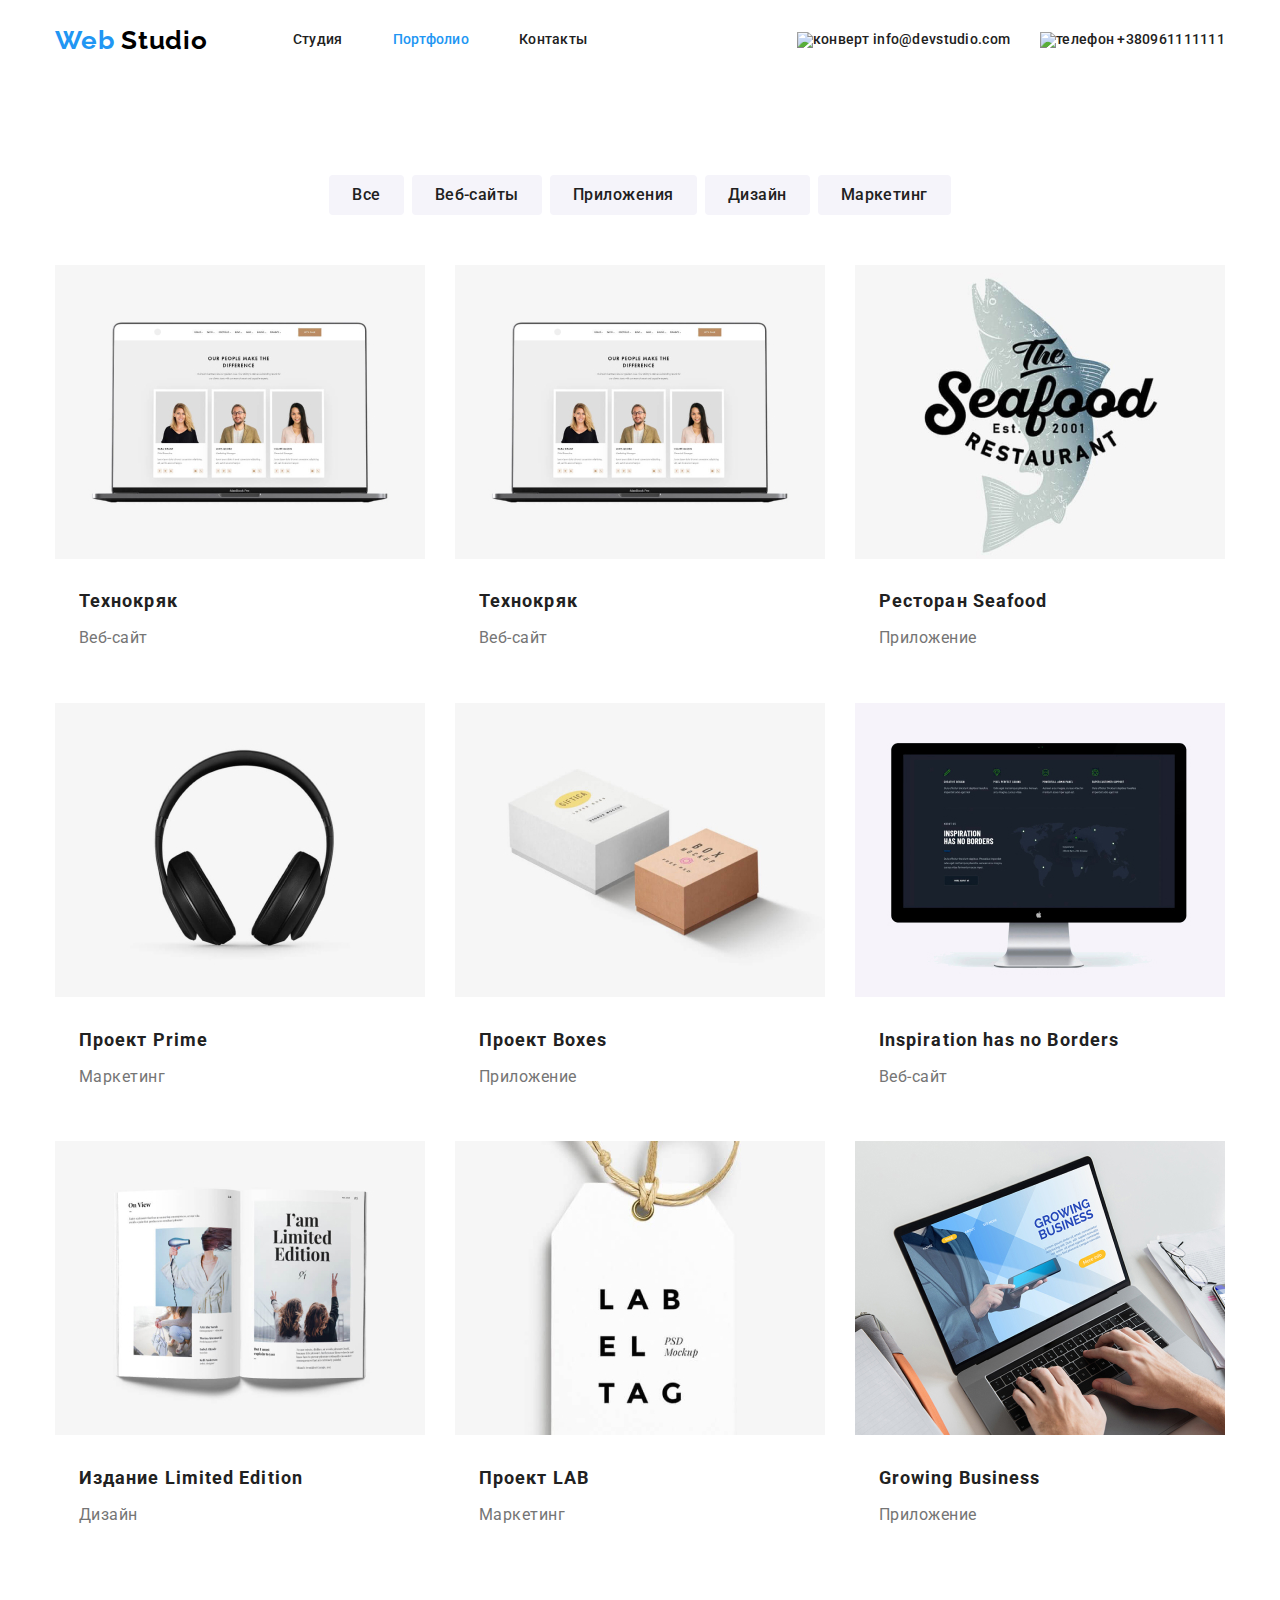
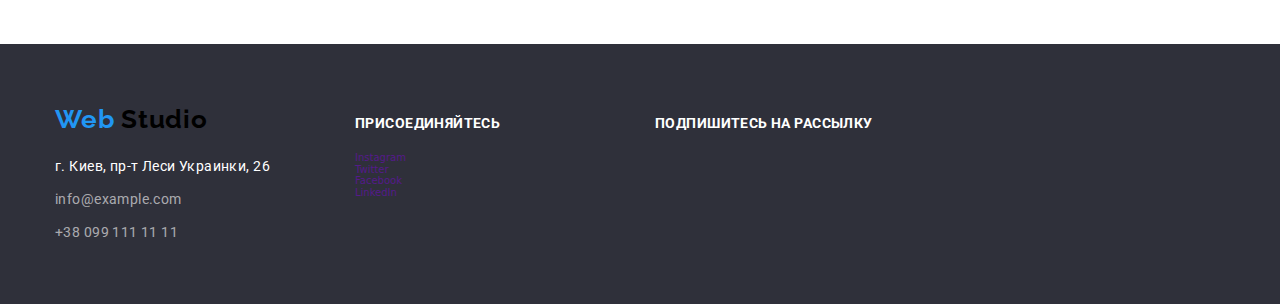
==== portfolio.html @ 8322eebb "Add previous files" ====
<!DOCTYPE html>
<html lang="ru">
	<head>
		<meta charset="UTF-8" />
		<meta name="viewport" content="width=device-width, initial-scale=1.0" />
		<title>Portfolio</title>
		<link
			href="https://fonts.googleapis.com/css2?family=Raleway:wght@700&family=Roboto:wght@400;500;700;900&display=swap"
			rel="stylesheet"
		/>
		<link
			rel="stylesheet"
			href="https://cdnjs.cloudflare.com/ajax/libs/modern-normalize/0.7.0/modern-normalize.min.css"
		/>

		<link rel="stylesheet" href="./css/styles.css" />
	</head>

	<body>
		<!-- шапка сайта -->
		<header>
			<div class="container flexbox">
				<nav class="navigation">
					<a href="./index.html" class="logo" lang="en">
						<span class="logo-specific">Web</span>
						Studio
					</a>

					<ul class="site-nav flexbox">
						<li class="site-nav-item"><a href="./index.html" class="link">Студия</a></li>
						<li class="site-nav-item">
							<a href="./portfolio.html" class="link current" target="_blank" rel="noopener">Портфолио</a>
						</li>
						<li class="site-nav-item"><a href="" class="link" target="_blank" rel="noopener">Контакты</a></li>
					</ul>
				</nav>

				<ul class="contacts flexbox">
					<li class="contacts-item">
						<a href="mailto:info@devstudio.com" class="link">
							<img src="./images/header/envelope.svg" alt="конверт" />
							info@devstudio.com
						</a>
					</li>

					<li class="contacts-item">
						<a href="tel:+380961111111" class="link">
							<img src="./images/header/phone.svg" alt="телефон" />
							+380961111111
						</a>
					</li>
				</ul>
			</div>
		</header>

		<main>
			<section class="container">
				<h1 class="visually-hidden">Портфолио</h1>

				<ul class="button-list flexbox">
					<li class="button-item"><button type="button">Все</button></li>
					<li class="button-item"><button type="button">Веб-сайты</button></li>
					<li class="button-item"><button type="button">Приложения</button></li>
					<li class="button-item"><button type="button">Дизайн</button></li>
					<li class="button-item"><button type="button">Маркетинг</button></li>
				</ul>

				<ul class="projects-list flexbox">
					<li class="project-item">
						<a href="">
							<img src="./images/portfolio/technokryak.jpg" alt="Превью Технокряк" />

							<div class="project-card">
								<h3 class="title">Технокряк</h3>
								<p class="project-type">Веб-сайт</p>
							</div>

							<p class="description" hidden>
								Технокряк это современная площадка распространения коронавируса. Компании используют эту платформу для
								цифрового шпионажа и атак на защищённые сервера конкурентов.
							</p>
						</a>
					</li>

					<li class="project-item">
						<a href="">
							<img src="./images/portfolio/technokryak.jpg" alt="Превью Технокряк" />

							<div class="project-card">
								<h3 class="title">Технокряк</h3>
								<p class="project-type">Веб-сайт</p>
							</div>

							<p class="description" hidden>
								Технокряк это современная площадка распространения коронавируса. Компании используют эту платформу для
								цифрового шпионажа и атак на защищённые сервера конкурентов.
							</p>
						</a>
					</li>

					<li class="project-item">
						<a href="">
							<img src="./images/portfolio/seafood.jpg" alt="Превью Seafood" width="370" />

							<div class="project-card">
								<h3 class="title">Ресторан Seafood</h3>
								<p class="project-type">Приложение</p>
							</div>

							<p class="description" hidden>
								Технокряк это современная площадка распространения коронавируса. Компании используют эту платформу для
								цифрового шпионажа и атак на защищённые сервера конкурентов.
							</p>
						</a>
					</li>

					<li class="project-item">
						<a href="">
							<img src="./images/portfolio/prime.jpg" alt="Превью Prime" width="370" />

							<div class="project-card">
								<h3 class="title">Проект Prime</h3>
								<p class="project-type">Маркетинг</p>
							</div>

							<p class="description" hidden>
								Технокряк это современная площадка распространения коронавируса. Компании используют эту платформу для
								цифрового шпионажа и атак на защищённые сервера конкурентов.
							</p>
						</a>
					</li>

					<li class="project-item">
						<a href="">
							<img src="./images/portfolio/boxes.jpg" alt="Превью Boxes" width="370" />

							<div class="project-card">
								<h3 class="title">Проект Boxes</h3>
								<p class="project-type">Приложение</p>
							</div>

							<p class="description" hidden>
								Технокряк это современная площадка распространения коронавируса. Компании используют эту платформу для
								цифрового шпионажа и атак на защищённые сервера конкурентов.
							</p>
						</a>
					</li>

					<li class="project-item">
						<a href="">
							<img src="./images/portfolio/inspiration.jpg" alt="Превью Inspiration" width="370" />

							<div class="project-card">
								<h3 class="title">Inspiration has no Borders</h3>
								<p class="project-type">Веб-сайт</p>
							</div>

							<p class="description" hidden>
								Технокряк это современная площадка распространения коронавируса. Компании используют эту платформу для
								цифрового шпионажа и атак на защищённые сервера конкурентов.
							</p>
						</a>
					</li>

					<li class="project-item">
						<a href="">
							<img src="./images/portfolio/edition.jpg" alt="Превью Limited Edition" width="370" />

							<div class="project-card">
								<h3 class="title">Издание Limited Edition</h3>
								<p class="project-type">Дизайн</p>
							</div>

							<p class="description" hidden>
								Технокряк это современная площадка распространения коронавируса. Компании используют эту платформу для
								цифрового шпионажа и атак на защищённые сервера конкурентов.
							</p>
						</a>
					</li>

					<li class="project-item">
						<a href="">
							<img src="./images/portfolio/lab.jpg" alt="Превью LAB" width="370" />

							<div class="project-card">
								<h3 class="title">Проект LAB</h3>
								<p class="project-type">Маркетинг</p>
							</div>

							<p class="description" hidden>
								Технокряк это современная площадка распространения коронавируса. Компании используют эту платформу для
								цифрового шпионажа и атак на защищённые сервера конкурентов.
							</p>
						</a>
					</li>

					<li class="project-item">
						<a href="">
							<img src="./images/portfolio/business.jpg" alt="Превью Growing Business" width="370" />

							<div class="project-card">
								<h3 class="title">Growing Business</h3>
								<p class="project-type">Приложение</p>
							</div>

							<p class="description" hidden>
								Технокряк это современная площадка распространения коронавируса. Компании используют эту платформу для
								цифрового шпионажа и атак на защищённые сервера конкурентов.
							</p>
						</a>
					</li>
				</ul>
			</section>
		</main>

		<!-- футер -->
		<footer>
			<div class="container flexbox">
				<div class="footer-nav">
					<a href="" class="logo">
						<span class="logo-specific">Web</span>
						Studio
					</a>

					<address class="address">
						г. Киев, пр-т Леси Украинки, 26
						<br />
						<span>info@example.com</span>
						<br />
						<span>+38 099 111 11 11</span>
					</address>
				</div>

				<div class="social-networks">
					<b>Присоединяйтесь</b>

					<div class="networks">
						<ul class="social-networks flexbox">
							<!-- Temporarily styles -->
							<li class="social-networks-item">
								<a href="" aria-label="Ссылка на Instagram">Instagram</a>
							</li>

							<li class="social-networks-item">
								<a href="" aria-label="Ссылка на Twitter">Twitter</a>
							</li>

							<li class="social-networks-item">
								<a href="" aria-label="Ссылка на Facebook">Facebook</a>
							</li>

							<li class="social-networks-item">
								<a href="" aria-label="Ссылка на LinkedIn">LinkedIn</a>
							</li>
						</ul>
					</div>
				</div>

				<div class="mailing">
					<b>Подпишитесь на рассылку</b>

					<!-- <a href="" class="button">Подписаться</a> -->
				</div>
			</div>
		</footer>
	</body>
</html>
---- css/styles.css ----
/* цвет основного текста #757575 */
/* дополнительный цвет текста #212121 */
/* дополнительный цвет текста #000000 */
/* дополнительный цвет текста #FFFFFF */
/* акцент кнопки #2196F3 */
/* дополнительный цвет фона #F5F4FA */
/* цвет фона футера #2F303A */

:root {
	--primary-text-color: #757575;
	--secondary-text-color: #000000;
	--tretiary-text-color: #ffffff;
	--title-text-color: #212121;
	--accent-color: #2196f3;
	--primary-bg-color: #ffffff;
	--secondary-bg-color: #f5f4fa;
	--footer-bg-color: #2f303a;
}

body {
	color: var(--primary-text-color);
	background-color: var(--primary-bg-color);
}

ul {
	margin: 0;
	padding: 0;
	list-style: none;
}

.container {
	width: 1200px;
	margin-right: auto;
	margin-left: auto;
	padding-right: 15px;
	padding-left: 15px;

	/* outline: 2px solid tomato; */
}

.flexbox {
	display: flex;
}

.visually-hidden {
	position: absolute !important;
	clip: rect(1px 1px 1px 1px);
	clip: rect(1px, 1px, 1px, 1px);
	padding: 0 !important;
	border: 0 !important;
	height: 1px !important;
	width: 1px !important;
	overflow: hidden;
}

/* General */

.logo-specific,
.site-nav .link:hover,
.site-nav .link:focus,
.site-nav .link.current,
.contacts .link:hover,
.contacts .link:focus,
.social-networks a:hover,
.social-networks a:focus,
.clients-list a:hover,
.clients-list a:focus {
	color: var(--accent-color);
}

.activities-list a,
.social-networks a,
.clients-list {
	text-decoration: none;
}

/* Navigation */
/* links in General */
/* logo-specific in General */

.logo {
	color: #000000;

	font-family: Raleway, sans-serif;
	font-weight: 700;
	font-size: 26px;
	line-height: 1.19;
	letter-spacing: 0.03em;

	text-decoration: none;
}

.site-nav,
.contacts {
	color: var(--title-text-color);

	font-family: Roboto, sans-serif;
	font-weight: 500;
	font-size: 14px;
	line-height: 1.14;
	letter-spacing: 0.02em;
}

.site-nav .link {
	color: var(--title-text-color);

	text-decoration: none;
}

.contacts .link {
	color: inherit;

	text-decoration: none;
}

/* Hero */

.hero {
	text-align: center;
}

.hero-title {
	margin-top: 0;
	margin-bottom: 30px;

	/* temporary bg */
	background-color: #54b61b;

	color: var(--tretiary-text-color);

	font-family: Roboto, sans-serif;
	font-weight: 900;
	font-size: 44px;
	line-height: 1.36;
	letter-spacing: 0.06em;
	text-transform: uppercase;
}

.button {
	display: inline-block;
	padding: 10px 32px;
	min-width: 200px;
	border: 1px solid transparent;

	color: var(--tretiary-text-color);
	background-color: var(--accent-color);

	text-decoration: none;
}

/* Advantages */

.advantages-list .secondary-title {
	color: var(--title-text-color);

	font-family: Roboto, sans-serif;
	font-weight: 700;
	font-size: 14px;
	line-height: 1.14;
	letter-spacing: 0.03em;
	text-transform: uppercase;
}

.advantages-list p {
	font-family: Roboto, sans-serif;
	font-weight: 400;
	font-size: 14px;
	line-height: 1.71;
	letter-spacing: 0.03em;
}

/* Activities */
/* links in General */

.activities .main-title,
.team .main-title,
.clients .main-title {
	color: var(--title-text-color);

	font-family: Roboto, sans-serif;
	font-weight: 700;
	font-size: 36px;
	line-height: 1.17;
	letter-spacing: 0.03em;
}

.activities-list .secondary-title {
	/* temporary bg */
	background-color: #54b61b;

	color: var(--tretiary-text-color);

	font-family: Roboto, sans-serif;
	font-weight: 700;
	font-size: 14px;
	line-height: 1.14;
	letter-spacing: 0.03em;
	text-transform: uppercase;

	text-decoration: none;
}

/* Team */
/* main-title in Activities */
/* social-networks in Activities */
/* links in General */

.team-list .secondary-title {
	color: var(--title-text-color);

	font-family: Roboto, sans-serif;
	font-weight: 500;
	font-size: 16px;
	line-height: 1.19;
	letter-spacing: 0.03em;
}

.team-list p {
	font-family: Roboto, sans-serif;
	font-weight: 400;
	font-size: 16px;
	line-height: 1.19;
	letter-spacing: 0.03em;
}

section.team {
	background-color: var(--secondary-bg-color);
}

/* Clients */
/* main-title in Activities */
/* links in General */
.clients-item > a {
	text-decoration: none;
}

/* Footer */
/* links in General */

.address {
	margin-top: 20px;

	/* temporary bg */
	/* background-color: #54b61b; */

	color: var(--tretiary-text-color);

	font-family: Roboto, sans-serif;
	font-style: normal;
	font-weight: 400;
	font-size: 14px;
	line-height: 1.71;
	letter-spacing: 0.03em;
}

.address span {
	display: inline-block;
	margin-top: 9px;
	color: rgba(255, 255, 255, 0.6);
}

.social-networks b,
.mailing b {
	/* temporary bg */
	/* background-color: #54b61b; */

	color: var(--tretiary-text-color);

	font-family: Roboto, sans-serif;
	font-weight: 700;
	font-size: 14px;
	line-height: 1.14;
	letter-spacing: 0.03em;
	text-transform: uppercase;
}

footer {
	background-color: var(--footer-bg-color);
}

footer > .container {
	padding-top: 60px;
	padding-bottom: 60px;
}

/* Portfolio */

.button-list button {
	padding: 6px 22px;
	border: 1px solid transparent;
	border-radius: 4px;

	background-color: #f5f4fa;

	color: var(--title-text-color);

	font-family: Roboto, sans-serif;
	font-weight: 500;
	font-size: 16px;
	line-height: 1.62;
	letter-spacing: 0.03em;
}

.button-list button:hover,
.button-list button:focus,
.button-list button:active {
	background-color: var(--accent-color);

	color: var(--tretiary-text-color);
}

.projects-list a {
	text-decoration: none;
}

.projects-list .title {
	color: var(--title-text-color);

	font-family: Roboto, sans-serif;
	font-weight: 700;
	font-size: 18px;
	line-height: 2;
	letter-spacing: 0.06em;
}

.project-type {
	color: var(--primary-text-color);

	font-family: Roboto, sans-serif;
	font-weight: 400;
	font-size: 16px;
	line-height: 1.87;
	letter-spacing: 0.03em;
}

.projects-list .description {
	/* temporary bg */
	background-color: #54b61b;

	color: var(--tretiary-text-color);

	font-family: Roboto, sans-serif;
	font-weight: 400;
	font-size: 18px;
	line-height: 1.56;
	letter-spacing: 0.03em;
}

/* MAin positioning */

.navigation {
	display: flex;
	align-items: center;
}

.logo {
	padding-top: 25px;
	padding-right: 85px;
	padding-bottom: 25px;
}

.site-nav-item:not(:last-child) {
	margin-right: 50px;
}

.contacts.flexbox {
	margin-left: auto;
	align-items: center;
}

.contacts-item:first-child {
	margin-right: 30px;
}

.main-title {
	margin-top: 0;
	margin-bottom: 0;
	text-align: center;
}

.secondary-title {
	margin-top: 30px;
	margin-bottom: 0;
}

.advantages > .container {
	padding-top: 94px;
}

.advantages-item {
	width: calc((100% - 30px * 3) / 4);
}

.advantages-item:not(:last-child) {
	margin-right: 30px;
}

.activities > .container,
.team > .container,
.clients > .container,
section.container {
	padding-top: 94px;
	padding-bottom: 94px;
}

.activities-list,
.team-list,
.clients-list {
	margin-top: 50px;
}

.activities-item {
	width: calc((100% - 30px * 2) / 3);
	text-align: center;
}

.activities-item:not(:last-child) {
	margin-right: 30px;
}

.advantages-list p,
.team-list p,
.clients-list p {
	margin-top: 10px;
	margin-bottom: 0;
}

.team-list.flexbox {
	flex-wrap: wrap;
}

.team-list .item {
	width: calc((100% - 30px * 3) / 4);
}

.team-list .item:not(:nth-child(4n)) {
	margin-right: 30px;
}

.team-list .item:not(:nth-child(-n + 4)) {
	margin-top: 30px;
}

.team-member {
	padding-top: 30px;
	padding-right: 32px;
	padding-bottom: 24px;
	padding-left: 32px;
	background-color: var(--primary-bg-color);
}

.team .secondary-title {
	margin: 0;
}

.team-list h3,
.team-list p {
	text-align: center;
}

.team div.networks {
	margin-top: 16px;
}

.social-networks-item:not(:last-child) {
	margin-right: 10px;
}

.social-networks {
	flex-wrap: wrap;
}

.clients-item {
	width: calc((100% - 5 * 30px) / 6);
	text-align: center;
}

.clients-item:not(:last-child) {
	margin-right: 30px;
}

footer div.networks {
	margin-top: 20px;
}

.footer-nav,
footer .social-networks {
	width: calc((100% - 3 * 30px) / 4);
}

.footer-nav {
	margin-right: 30px;
}

.mailing {
	width: calc((100% - 30px) / 2);
	margin-left: auto;
}

footer .container.flexbox {
	align-items: baseline;
}

/* Temporarily styles */
.social-networks-item {
	font-size: x-small;
}

/* Portfolio positioining */

.button-list {
	justify-content: center;
}

.button-item:not(:last-child) {
	margin-right: 8px;
}

.projects-list {
	flex-wrap: wrap;
	margin-top: 50px;
}

.project-item {
	width: calc((100% - 2 * 30px) / 3);
}

.projects-list .project-item:not(:nth-child(3n)) {
	margin-right: 30px;
}

.projects-list .project-item:not(:nth-child(-n + 3)) {
	margin-top: 30px;
}

.project-card {
	padding-top: 20px;
	padding-right: 24px;
	padding-bottom: 20px;
	padding-left: 24px;
}

.project-card .title,
.project-card .project-type {
	margin: 0;
}

.project-card .project-type {
	margin-top: 4px;
}

/* .projects-list .container {
	padding-top: 20px;
	padding-right: 24px;
	padding-bottom: 20px;
	padding-left: 24px;

	background-color: var(--primary-bg-color);
} */
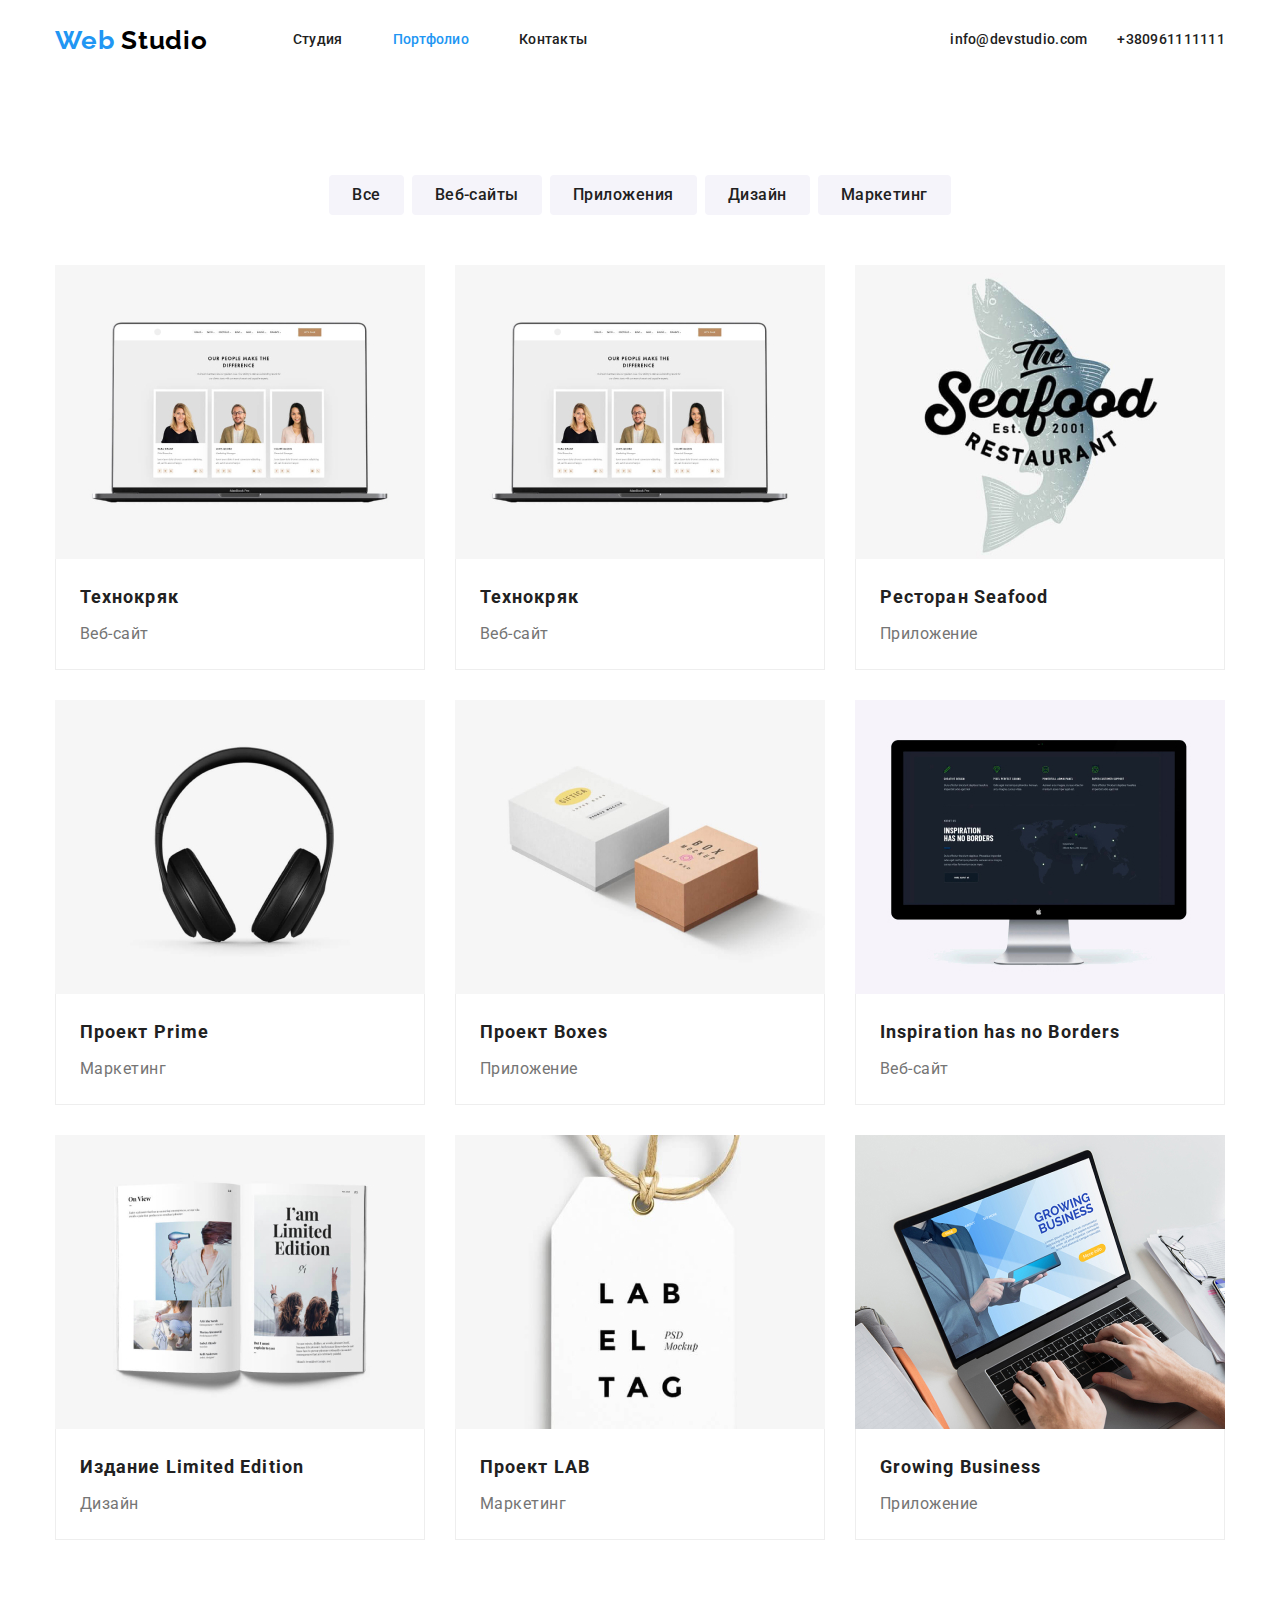
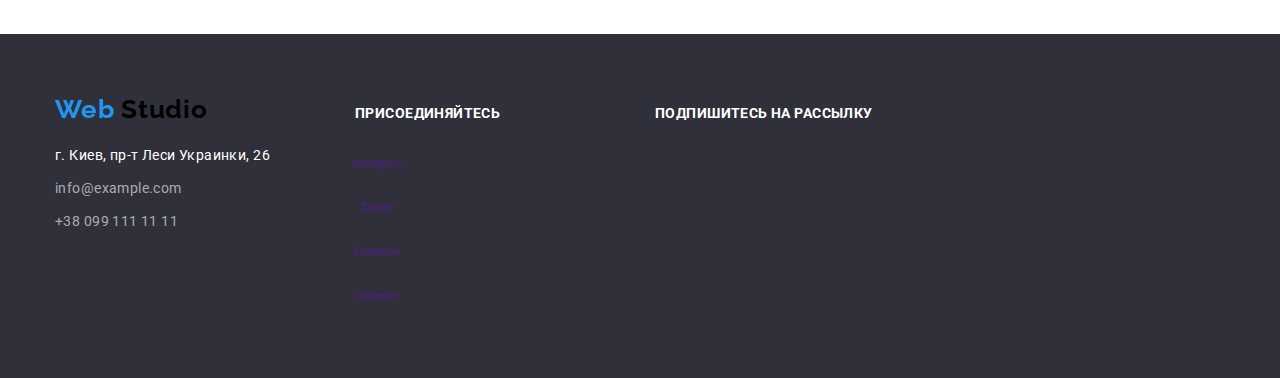
==== commit 6f2d4368: "Add styles" ====
--- a/portfolio.html
+++ b/portfolio.html
@@ -38,14 +38,12 @@
 				<ul class="contacts flexbox">
 					<li class="contacts-item">
 						<a href="mailto:info@devstudio.com" class="link">
-							<img src="./images/header/envelope.svg" alt="конверт" />
 							info@devstudio.com
 						</a>
 					</li>
 
 					<li class="contacts-item">
 						<a href="tel:+380961111111" class="link">
-							<img src="./images/header/phone.svg" alt="телефон" />
 							+380961111111
 						</a>
 					</li>
--- a/css/styles.css
+++ b/css/styles.css
@@ -1,10 +1,54 @@
-/* цвет основного текста #757575 */
-/* дополнительный цвет текста #212121 */
-/* дополнительный цвет текста #000000 */
-/* дополнительный цвет текста #FFFFFF */
-/* акцент кнопки #2196F3 */
-/* дополнительный цвет фона #F5F4FA */
-/* цвет фона футера #2F303A */
+/* <svg class="icon">
+  <use xlink:href="#client-6"></use>
+</svg>
+<svg class="icon">
+  <use xlink:href="#client-5"></use>
+</svg>
+<svg class="icon">
+  <use xlink:href="#client-4"></use>
+</svg>
+<svg class="icon">
+  <use xlink:href="#client-3"></use>
+</svg>
+<svg class="icon">
+  <use xlink:href="#client-2"></use>
+</svg>
+<svg class="icon">
+  <use xlink:href="#client-1"></use>
+</svg>
+<svg class="icon">
+  <use xlink:href="#astronaut"></use>
+</svg>
+<svg class="icon">
+  <use xlink:href="#graphic"></use>
+</svg>
+<svg class="icon">
+  <use xlink:href="#vector"></use>
+</svg>
+<svg class="icon">
+  <use xlink:href="#antenna"></use>
+</svg>
+<svg class="icon">
+  <use xlink:href="#envelope"></use>
+</svg>
+<svg class="icon">
+  <use xlink:href="#linkedin"></use>
+</svg>
+<svg class="icon">
+  <use xlink:href="#facebook"></use>
+</svg>
+<svg class="icon">
+  <use xlink:href="#twitter"></use>
+</svg>
+<svg class="icon">
+  <use xlink:href="#instagram"></use>
+</svg>
+<svg class="icon">
+  <use xlink:href="#phone"></use>
+</svg> */
+
+
+
 
 :root {
 	--primary-text-color: #757575;
@@ -51,6 +95,12 @@
 	height: 1px !important;
 	width: 1px !important;
 	overflow: hidden;
+}
+
+img{
+	display: block;
+	max-width: 100%;
+	height: auto;
 }
 
 /* General */
@@ -113,10 +163,37 @@
 	text-decoration: none;
 }
 
+/* .link.mail:before{
+	content: "";
+	background-image: url(/images/sprite.svg#envelope);
+} */
+
+.contacts-item-icon{
+	vertical-align: middle;
+	margin-right: 10px;
+}
+
+.contacts-item .link:hover .contacts-item-icon{
+	fill: var(--accent-color);
+}
+
 /* Hero */
 
 .hero {
 	text-align: center;
+}
+
+.banner{
+	background-image: linear-gradient(rgba(47, 48, 58, 0.8), rgba(47, 48, 58, 0.8)) , url(/images/hero.jpg);
+	background-repeat: no-repeat;
+	width: 1600px;
+	min-height: 600px;
+	margin-left: auto;
+	margin-right: auto;
+	padding-top: 200px;
+	padding-right: 452px;
+	padding-bottom: 215px;
+	padding-left: 452px;
 }
 
 .hero-title {
@@ -124,7 +201,7 @@
 	margin-bottom: 30px;
 
 	/* temporary bg */
-	background-color: #54b61b;
+	/* background-color: #54b61b; */
 
 	color: var(--tretiary-text-color);
 
@@ -225,6 +302,34 @@
 
 section.team {
 	background-color: var(--secondary-bg-color);
+}
+
+.team-list .team-member{
+	border-radius: 0px 0px 4px 4px;
+}
+
+.team-list > .item{
+	box-shadow: 0px 1px 3px rgba(0, 0, 0, 0.12), 0px 1px 1px rgba(0, 0, 0, 0.14), 0px 2px 1px rgba(0, 0, 0, 0.2);
+}
+
+.social-networks-item > a{
+	display: inline-flex;
+	justify-content: center;
+	align-items: center;
+
+	width: 44px;
+	height: 44px;
+	border-radius: 50%;
+}
+
+.social-networks-item > a:hover,
+.social-networks-item > a:focus{
+	background-color: var(--accent-color);
+}
+
+.social-networks-item > a:hover .social-icon,
+.social-networks-item > a:focus .social-icon{
+	fill: var(--primary-bg-color);
 }
 
 /* Clients */
@@ -523,6 +628,7 @@
 
 .project-item {
 	width: calc((100% - 2 * 30px) / 3);
+	/* border: 1px solid #EEEEEE; */
 }
 
 .projects-list .project-item:not(:nth-child(3n)) {
@@ -538,6 +644,10 @@
 	padding-right: 24px;
 	padding-bottom: 20px;
 	padding-left: 24px;
+
+	
+	border: 1px solid #EEEEEE;
+	border-top: none;
 }
 
 .project-card .title,
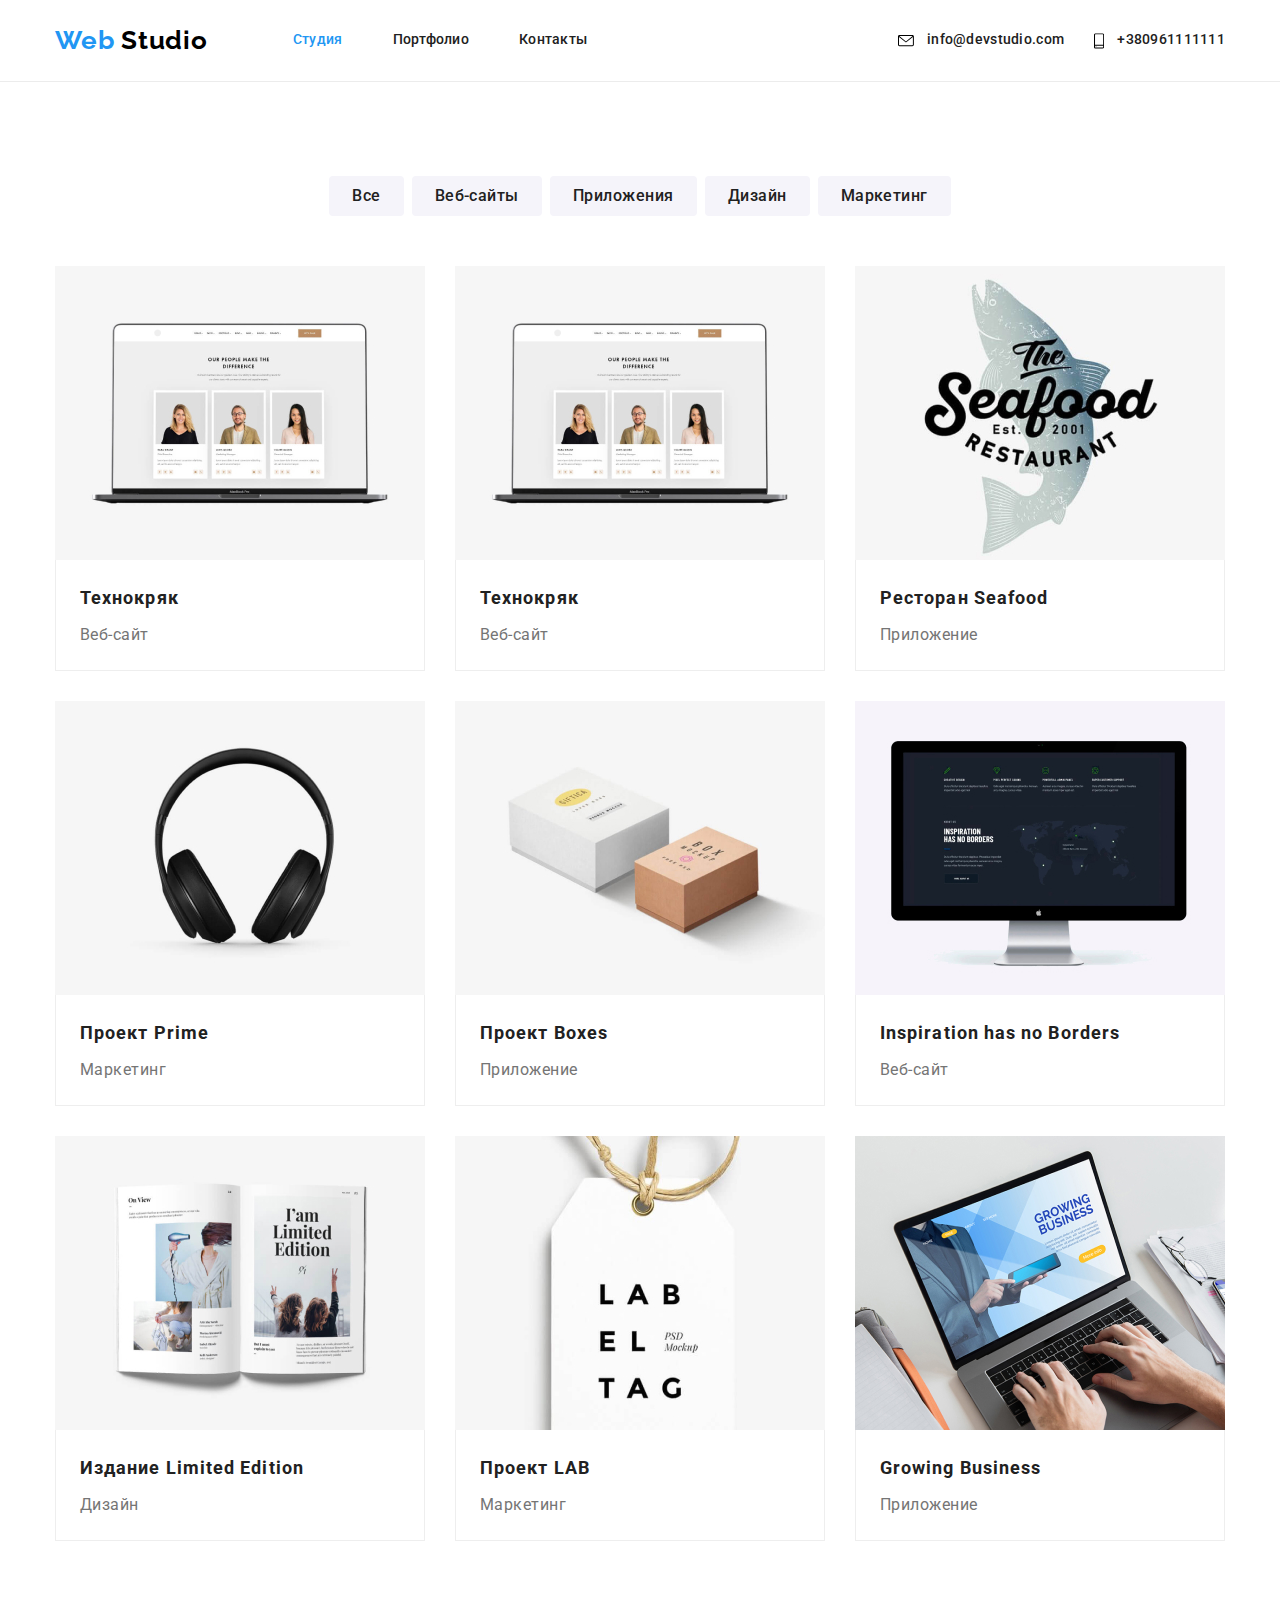
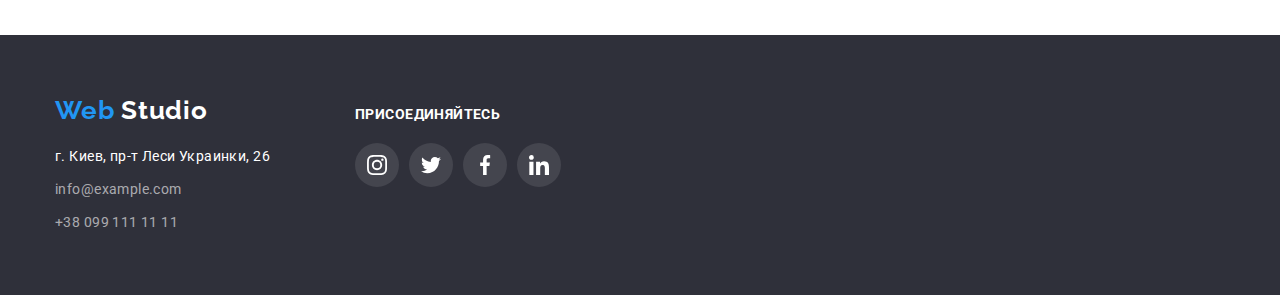
==== commit 3a8540e0: "Add decoration" ====
--- a/portfolio.html
+++ b/portfolio.html
@@ -27,9 +27,9 @@
 					</a>
 
 					<ul class="site-nav flexbox">
-						<li class="site-nav-item"><a href="./index.html" class="link">Студия</a></li>
+						<li class="site-nav-item"><a href="./index.html" class="link current">Студия</a></li>
 						<li class="site-nav-item">
-							<a href="./portfolio.html" class="link current" target="_blank" rel="noopener">Портфолио</a>
+							<a href="./portfolio.html" class="link" target="_blank" rel="noopener">Портфолио</a>
 						</li>
 						<li class="site-nav-item"><a href="" class="link" target="_blank" rel="noopener">Контакты</a></li>
 					</ul>
@@ -37,13 +37,19 @@
 
 				<ul class="contacts flexbox">
 					<li class="contacts-item">
-						<a href="mailto:info@devstudio.com" class="link">
+						<a href="mailto:info@devstudio.com" class="link mail">
+							<svg class="contacts-item-icon" width="16" height="12">
+								<use href="./sprite.svg#icon-envelope"></use>
+							</svg>
 							info@devstudio.com
 						</a>
 					</li>
 
 					<li class="contacts-item">
-						<a href="tel:+380961111111" class="link">
+						<a href="tel:+380961111111" class="link phone">
+							<svg class="contacts-item-icon" width="10" height="16">
+								<use href="./sprite.svg#icon-phone"></use>
+							</svg>
 							+380961111111
 						</a>
 					</li>
@@ -217,14 +223,12 @@
 				<div class="footer-nav">
 					<a href="" class="logo">
 						<span class="logo-specific">Web</span>
-						Studio
+						<span class="logo-specific white">Studio</span>
 					</a>
 
 					<address class="address">
-						г. Киев, пр-т Леси Украинки, 26
-						<br />
-						<span>info@example.com</span>
-						<br />
+						г. Киев, пр-т Леси Украинки, 26<br />
+						<span>info@example.com</span> <br />
 						<span>+38 099 111 11 11</span>
 					</address>
 				</div>
@@ -234,31 +238,46 @@
 
 					<div class="networks">
 						<ul class="social-networks flexbox">
-							<!-- Temporarily styles -->
-							<li class="social-networks-item">
-								<a href="" aria-label="Ссылка на Instagram">Instagram</a>
-							</li>
-
-							<li class="social-networks-item">
-								<a href="" aria-label="Ссылка на Twitter">Twitter</a>
-							</li>
-
-							<li class="social-networks-item">
-								<a href="" aria-label="Ссылка на Facebook">Facebook</a>
-							</li>
-
-							<li class="social-networks-item">
-								<a href="" aria-label="Ссылка на LinkedIn">LinkedIn</a>
+							<li class="social-networks-item">
+								<a href="" aria-label="Ссылка на Instagram" class="social-networks-link">
+									<svg class="social-icon"  width="20" height="20">
+										<use href="./sprite.svg#icon-instagram"></use>
+									</svg>
+								</a>
+							</li>
+
+							<li class="social-networks-item">
+								<a href="" aria-label="Ссылка на Twitter" class="social-networks-link">
+									<svg class="social-icon"  width="20" height="20">
+										<use href="./sprite.svg#icon-twitter"></use>
+									</svg>
+								</a>
+							</li>
+
+							<li class="social-networks-item">
+								<a href="" aria-label="Ссылка на Facebook" class="social-networks-link">
+									<svg class="social-icon"  width="20" height="20">
+										<use href="./sprite.svg#icon-facebook"></use>
+									</svg>
+								</a>
+							</li>
+
+							<li class="social-networks-item">
+								<a href="" aria-label="Ссылка на LinkedIn" class="social-networks-link">
+									<svg class="social-icon"  width="20" height="20">
+										<use href="./sprite.svg#icon-linkedin"></use>
+									</svg>
+								</a>
 							</li>
 						</ul>
 					</div>
 				</div>
 
-				<div class="mailing">
+				<!-- <div class="mailing">
 					<b>Подпишитесь на рассылку</b>
 
-					<!-- <a href="" class="button">Подписаться</a> -->
-				</div>
+					<a href="" class="button">Подписаться</a>
+				</div> -->
 			</div>
 		</footer>
 	</body>
--- a/css/styles.css
+++ b/css/styles.css
@@ -1,55 +1,3 @@
-/* <svg class="icon">
-  <use xlink:href="#client-6"></use>
-</svg>
-<svg class="icon">
-  <use xlink:href="#client-5"></use>
-</svg>
-<svg class="icon">
-  <use xlink:href="#client-4"></use>
-</svg>
-<svg class="icon">
-  <use xlink:href="#client-3"></use>
-</svg>
-<svg class="icon">
-  <use xlink:href="#client-2"></use>
-</svg>
-<svg class="icon">
-  <use xlink:href="#client-1"></use>
-</svg>
-<svg class="icon">
-  <use xlink:href="#astronaut"></use>
-</svg>
-<svg class="icon">
-  <use xlink:href="#graphic"></use>
-</svg>
-<svg class="icon">
-  <use xlink:href="#vector"></use>
-</svg>
-<svg class="icon">
-  <use xlink:href="#antenna"></use>
-</svg>
-<svg class="icon">
-  <use xlink:href="#envelope"></use>
-</svg>
-<svg class="icon">
-  <use xlink:href="#linkedin"></use>
-</svg>
-<svg class="icon">
-  <use xlink:href="#facebook"></use>
-</svg>
-<svg class="icon">
-  <use xlink:href="#twitter"></use>
-</svg>
-<svg class="icon">
-  <use xlink:href="#instagram"></use>
-</svg>
-<svg class="icon">
-  <use xlink:href="#phone"></use>
-</svg> */
-
-
-
-
 :root {
 	--primary-text-color: #757575;
 	--secondary-text-color: #000000;
@@ -128,6 +76,10 @@
 /* links in General */
 /* logo-specific in General */
 
+header{
+	border-bottom: 1px solid #ECECEC;
+}
+
 .logo {
 	color: #000000;
 
@@ -140,6 +92,15 @@
 	text-decoration: none;
 }
 
+.logo-specific.white{
+	color: var(--tretiary-text-color);
+}
+
+.logo:hover,
+.logo:focus{
+	cursor: auto;
+}
+
 .site-nav,
 .contacts {
 	color: var(--title-text-color);
@@ -184,16 +145,17 @@
 }
 
 .banner{
-	background-image: linear-gradient(rgba(47, 48, 58, 0.8), rgba(47, 48, 58, 0.8)) , url(/images/hero.jpg);
+	background-color: var(--footer-bg-color);
+	background-image: linear-gradient(rgba(47, 48, 58, 0.4), rgba(47, 48, 58, 0.4)) , url(/images/hero.jpg);
 	background-repeat: no-repeat;
-	width: 1600px;
-	min-height: 600px;
+	max-width: 1600px;
+	height: 600px;
 	margin-left: auto;
 	margin-right: auto;
+
+	vertical-align: middle;
+
 	padding-top: 200px;
-	padding-right: 452px;
-	padding-bottom: 215px;
-	padding-left: 452px;
 }
 
 .hero-title {
@@ -214,15 +176,23 @@
 }
 
 .button {
-	display: inline-block;
+	display: inline-flex;
 	padding: 10px 32px;
 	min-width: 200px;
 	border: 1px solid transparent;
 
+	align-items: center;
+
 	color: var(--tretiary-text-color);
 	background-color: var(--accent-color);
 
 	text-decoration: none;
+
+	font-family: Roboto, sans-serif;
+	font-weight: 700;
+	font-size: 16px;
+	line-height: 1.87;
+	letter-spacing: 0.06em;
 }
 
 /* Advantages */
@@ -312,7 +282,7 @@
 	box-shadow: 0px 1px 3px rgba(0, 0, 0, 0.12), 0px 1px 1px rgba(0, 0, 0, 0.14), 0px 2px 1px rgba(0, 0, 0, 0.2);
 }
 
-.social-networks-item > a{
+.social-networks-link{
 	display: inline-flex;
 	justify-content: center;
 	align-items: center;
@@ -322,13 +292,17 @@
 	border-radius: 50%;
 }
 
-.social-networks-item > a:hover,
-.social-networks-item > a:focus{
+.social-networks-link:hover,
+.social-networks-link:focus{
 	background-color: var(--accent-color);
 }
 
-.social-networks-item > a:hover .social-icon,
-.social-networks-item > a:focus .social-icon{
+.social-icon{
+	fill: #AFB1B8;
+}
+
+.social-networks-link:hover .social-icon,
+.social-networks-link:focus .social-icon{
 	fill: var(--primary-bg-color);
 }
 
@@ -388,6 +362,27 @@
 	padding-bottom: 60px;
 }
 
+footer .social-networks-link{
+	display: inline-flex;
+	justify-content: center;
+	align-items: center;
+
+	width: 44px;
+	height: 44px;
+	border-radius: 50%;
+	background-color: rgba(255, 255, 255, 0.1);
+}
+
+footer .social-networks-link:hover,
+footer .social-networks-link:focus{
+	background-color: var(--accent-color);
+}
+
+footer .social-icon{
+	fill: var(--tretiary-text-color);
+}
+
+
 /* Portfolio */
 
 .button-list button {
@@ -412,6 +407,9 @@
 	background-color: var(--accent-color);
 
 	color: var(--tretiary-text-color);
+
+	cursor: pointer;
+	outline: none;
 }
 
 .projects-list a {
@@ -499,6 +497,34 @@
 .advantages-item:not(:last-child) {
 	margin-right: 30px;
 }
+
+.advantages-item::before{
+	content: "";
+	display: block;
+	background-color: var(--secondary-bg-color);
+	
+	height: 120px;
+
+	background-repeat: no-repeat;
+	background-position: center;
+}
+
+.advantages-item.first::before{
+	background-image: url(../images/advantages/antenna.svg);
+}
+
+.advantages-item.second::before{
+	background-image: url(../images/advantages/vector.svg);
+}
+
+.advantages-item.third::before{
+	background-image: url(../images/advantages/graphic.svg);
+}
+
+.advantages-item.fourth::before{
+	background-image: url(../images/advantages/astronaut.svg);
+}
+	
 
 .activities > .container,
 .team > .container,
@@ -572,16 +598,48 @@
 }
 
 .social-networks {
-	flex-wrap: wrap;
+	flex-wrap: no-wrap;
 }
 
 .clients-item {
 	width: calc((100% - 5 * 30px) / 6);
 	text-align: center;
+	height: 90px;
+	
+	/* padding-top: 19px;
+	padding-right: 40px;
+	padding-bottom: 19px;
+	padding-left: 40px; */
 }
 
 .clients-item:not(:last-child) {
 	margin-right: 30px;
+}
+
+.client-item-link{
+	display: inline-flex;
+	justify-content: center;
+	align-items: center;
+
+	width: 170px;
+	height: 90px;
+
+	border: 1px solid #AFB1B8;
+	border-radius: 4px;
+}
+
+.client-logo{
+	fill: #AFB1B8;
+}
+
+.client-item-link:hover,
+.client-item-link:focus{
+	border: 1px solid var(--accent-color);
+}
+
+.client-item-link:hover .client-logo,
+.client-item-link:focus .client-logo{
+	fill: var(--accent-color);
 }
 
 footer div.networks {
@@ -602,6 +660,19 @@
 	margin-left: auto;
 }
 
+.mailing .button::after{
+	content: "";
+	width: 24px;
+	height: 24px;
+
+	background-repeat: no-repeat;
+	background-position: center;
+
+	background-image: url(../images/telegram.svg);
+
+	margin-left: 10px;
+}
+
 footer .container.flexbox {
 	align-items: baseline;
 }
@@ -629,6 +700,13 @@
 .project-item {
 	width: calc((100% - 2 * 30px) / 3);
 	/* border: 1px solid #EEEEEE; */
+}
+
+.project-item:hover,
+.project-item:focus{
+	box-shadow: 0px 1px 1px rgba(0, 0, 0, 0.12), 0px 4px 4px rgba(0, 0, 0, 0.06), 1px 4px 6px rgba(0, 0, 0, 0.16);
+
+	cursor: pointer;
 }
 
 .projects-list .project-item:not(:nth-child(3n)) {
